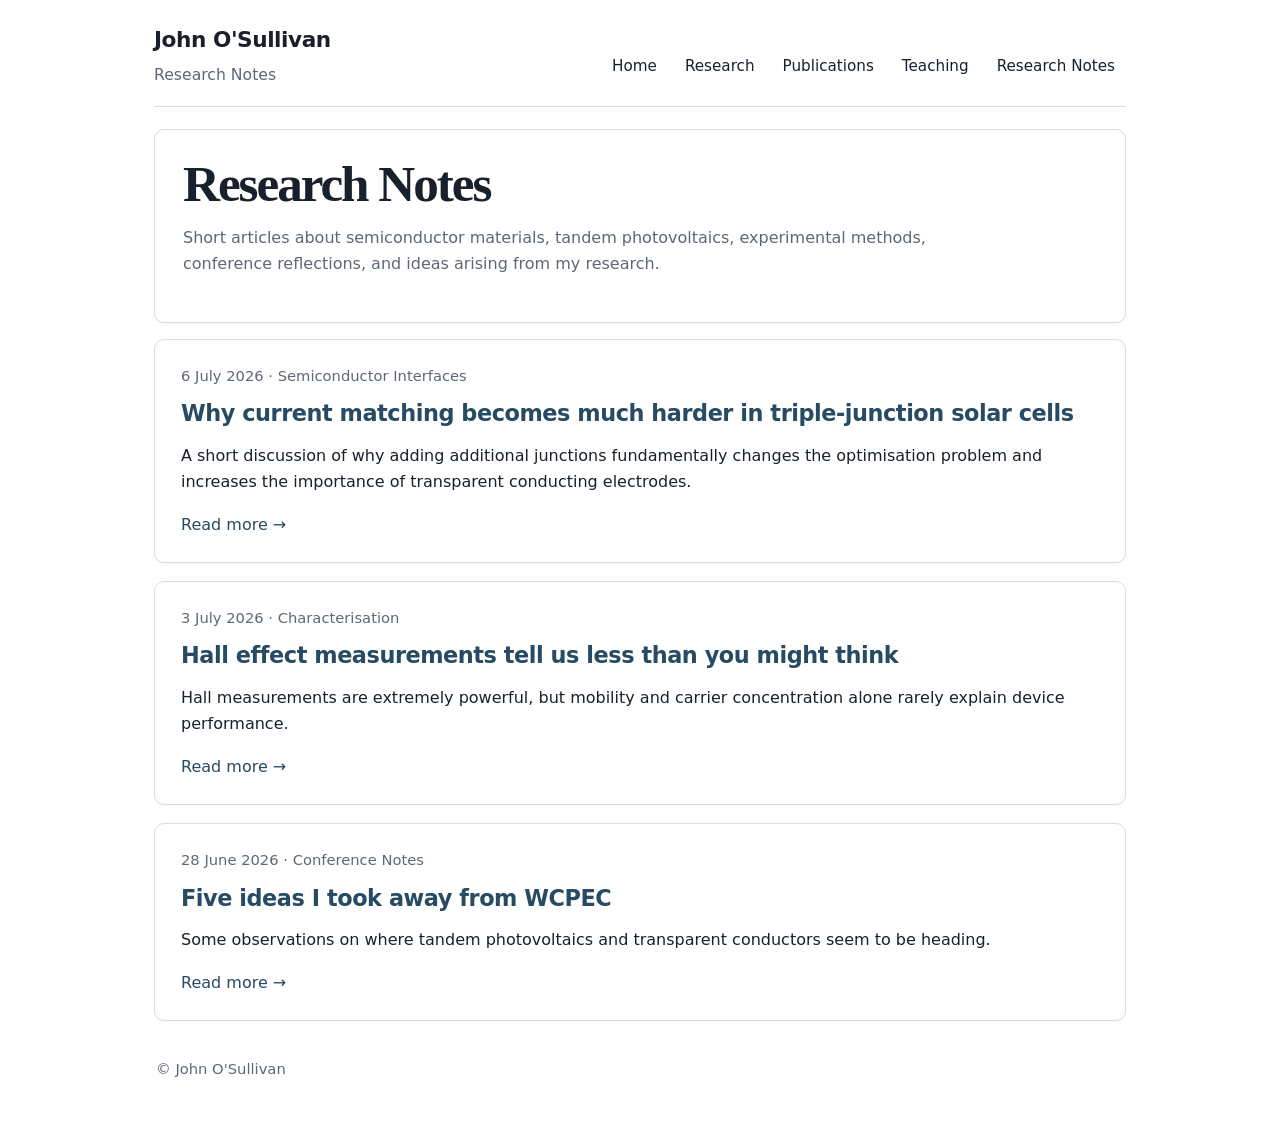
==== blog.html @ 6134327e "Create blog.html" ====
<!DOCTYPE html>
<html lang="en">

<head>
    <meta charset="UTF-8">
    <title>Research Notes | John O'Sullivan</title>

    <link rel="stylesheet" href="style.css">
</head>

<body>

<div class="wrap">

<header>

<div class="brand">
<h1>John O'Sullivan</h1>
<p>Research Notes</p>
</div>

<nav>
<a href="index.html">Home</a>
<a href="research.html">Research</a>
<a href="publications.html">Publications</a>
<a href="teaching.html">Teaching</a>
<a href="blog.html">Research Notes</a>
</nav>

</header>


<main>

<section class="card">

<h2 class="page-title">Research Notes</h2>

<p class="section-intro">

Short articles about semiconductor materials, tandem photovoltaics, experimental methods, conference reflections, and ideas arising from my research.

</p>

</section>



<div class="blog-grid">

<div class="post-card">

<div class="post-meta">

6 July 2026 · Semiconductor Interfaces

</div>

<h3 class="post-title">

<a href="posts/current-matching.html">

Why current matching becomes much harder in triple-junction solar cells

</a>

</h3>

<p>

A short discussion of why adding additional junctions fundamentally changes the optimisation problem and increases the importance of transparent conducting electrodes.

</p>

<a href="posts/current-matching.html">

Read more →

</a>

</div>



<div class="post-card">

<div class="post-meta">

3 July 2026 · Characterisation

</div>

<h3 class="post-title">

<a href="posts/hall-effect.html">

Hall effect measurements tell us less than you might think

</a>

</h3>

<p>

Hall measurements are extremely powerful, but mobility and carrier concentration alone rarely explain device performance.

</p>

<a href="posts/hall-effect.html">

Read more →

</a>

</div>



<div class="post-card">

<div class="post-meta">

28 June 2026 · Conference Notes

</div>

<h3 class="post-title">

<a href="posts/wcpec.html">

Five ideas I took away from WCPEC

</a>

</h3>

<p>

Some observations on where tandem photovoltaics and transparent conductors seem to be heading.

</p>

<a href="posts/wcpec.html">

Read more →

</a>

</div>

</div>

</main>

<footer>

© John O'Sullivan

</footer>

</div>

</body>

</html>
---- style.css ----
/*
  Global stylesheet for the academic profile site.
  Link from HTML with:
  <link rel="stylesheet" href="style.css">
*/

:root {
  --bg: #ffffff;
  --panel: #ffffff;
  --text: #18212b;
  --muted: #5e6875;
  --line: #d9dee5;
  --line-soft: #e8ebef;
  --accent: #264b63;
  --accent-soft: #eef3f7;
  --shadow: 0 1px 0 rgba(15, 23, 42, 0.03);
  --radius: 10px;
  --max: 1020px;
}

* { box-sizing: border-box; }
html { scroll-behavior: smooth; }
body {
  margin: 0;
  font-family: Inter, ui-sans-serif, system-ui, -apple-system, BlinkMacSystemFont, "Segoe UI", sans-serif;
  color: var(--text);
  background: var(--bg);
  line-height: 1.65;
}

a { color: var(--accent); text-decoration: none; }
a:hover { text-decoration: underline; }

.wrap { max-width: var(--max); margin: 0 auto; padding: 0 24px 56px; }

header {
  display: flex;
  justify-content: space-between;
  align-items: flex-end;
  gap: 16px;
  padding: 22px 0 18px;
  border-bottom: 1px solid var(--line);
}

.brand {
  display: flex;
  flex-direction: column;
  gap: 4px;
}

.brand h1 {
  margin: 0;
  font-size: 1.35rem;
  font-weight: 600;
  letter-spacing: -0.02em;
}

.brand p {
  margin: 0;
  color: var(--muted);
  font-size: 0.98rem;
}

nav {
  display: flex;
  flex-wrap: wrap;
  justify-content: flex-end;
  gap: 6px;
}

nav a {
  padding: 7px 10px;
  border: 1px solid transparent;
  border-radius: 999px;
  color: var(--text);
  font-size: 0.95rem;
}

nav a:hover {
  border-color: var(--line);
  background: #fafbfd;
  text-decoration: none;
}

.hero {
  display: grid;
  grid-template-columns: 1.55fr 0.85fr;
  gap: 22px;
  align-items: stretch;
  margin-top: 24px;
}

.card {
  background: var(--panel);
  border: 1px solid var(--line);
  border-radius: var(--radius);
  box-shadow: var(--shadow);
}

.hero-main { padding: 34px; }

.eyebrow {
  display: inline-block;
  margin-bottom: 16px;
  color: var(--accent);
  font-size: 0.92rem;
  font-weight: 600;
  letter-spacing: 0.02em;
  text-transform: uppercase;
}

.hero h2,
.page-title {
  margin: 0 0 14px;
  font-size: clamp(2.15rem, 4vw, 3.4rem);
  line-height: 1.08;
  letter-spacing: -0.04em;
  font-family: Georgia, "Times New Roman", Times, serif;
  font-weight: 600;
}

.hero p {
  margin: 0 0 16px;
  font-size: 1.02rem;
  color: #2e3742;
  max-width: 70ch;
}

.cta-row {
  display: flex;
  flex-wrap: wrap;
  gap: 10px;
  margin-top: 22px;
}

.btn {
  display: inline-flex;
  align-items: center;
  justify-content: center;
  gap: 8px;
  padding: 10px 14px;
  border-radius: 8px;
  border: 1px solid var(--line);
  background: #fff;
  color: var(--text);
  font-weight: 600;
  text-decoration: none;
}

.btn.primary {
  background: var(--accent);
  border-color: var(--accent);
  color: #fff;
}

.hero-side {
  padding: 24px;
  display: grid;
  gap: 14px;
  align-content: start;
}

.mini {
  padding: 16px;
  border-radius: 8px;
  background: #fbfcfd;
  border: 1px solid var(--line-soft);
}

.mini h3 {
  margin: 0 0 6px;
  font-size: 0.96rem;
  font-weight: 600;
}

.mini p { margin: 0; color: var(--muted); font-size: 0.95rem; }

main { margin-top: 22px; display: grid; gap: 16px; }

section.card { padding: 26px 28px; }
section h3 {
  margin: 0 0 12px;
  font-size: 1.18rem;
  font-weight: 600;
  letter-spacing: -0.01em;
}

.section-intro {
  margin: 0 0 18px;
  color: var(--muted);
  max-width: 78ch;
}

.grid-2 {
  display: grid;
  grid-template-columns: 1fr 1fr;
  gap: 14px;
}

.item {
  padding: 16px;
  border: 1px solid var(--line-soft);
  border-radius: 8px;
  background: #fff;
}

.item h4 { margin: 0 0 6px; font-size: 1rem; font-weight: 600; }
.item p { margin: 0; color: var(--muted); font-size: 0.95rem; }

ul.clean {
  margin: 0;
  padding-left: 18px;
}

ul.clean li { margin: 7px 0; }

.pubs {
  display: grid;
  gap: 10px;
}

.pub {
  padding: 16px;
  border: 1px solid var(--line-soft);
  border-radius: 8px;
  background: #fff;
}

.pub strong { display: block; margin-bottom: 4px; font-weight: 600; }
.pub span { color: var(--muted); font-size: 0.95rem; }

footer {
  margin-top: 18px;
  padding: 18px 2px 0;
  color: var(--muted);
  font-size: 0.92rem;
}

/* Blog-style page components */
.blog-grid {
  display: grid;
  gap: 18px;
}

.post-card {
  padding: 24px 26px;
  border: 1px solid var(--line);
  border-radius: var(--radius);
  background: #fff;
  box-shadow: var(--shadow);
}

.post-meta {
  display: flex;
  flex-wrap: wrap;
  gap: 10px;
  margin-bottom: 12px;
  color: var(--muted);
  font-size: 0.92rem;
}

.post-title {
  margin: 0 0 10px;
  font-size: 1.4rem;
  line-height: 1.2;
  letter-spacing: -0.02em;
}

.post-content {
  color: #2e3742;
}

.reaction-row {
  display: flex;
  flex-wrap: wrap;
  gap: 10px;
  margin-top: 18px;
}

.reaction-btn {
  display: inline-flex;
  align-items: center;
  gap: 8px;
  padding: 8px 12px;
  border-radius: 999px;
  border: 1px solid var(--line);
  background: #fff;
  color: var(--text);
  font-size: 0.95rem;
  cursor: pointer;
}

.reaction-btn:hover {
  background: #fafbfd;
}

.comments {
  margin-top: 18px;
  padding-top: 16px;
  border-top: 1px solid var(--line-soft);
}

.comments h4 {
  margin: 0 0 12px;
  font-size: 1rem;
}

.comment {
  padding: 12px 14px;
  border: 1px solid var(--line-soft);
  border-radius: 8px;
  background: #fbfcfd;
  margin-bottom: 10px;
}

.comment .author {
  font-weight: 600;
  margin-bottom: 4px;
}

.comment .date {
  color: var(--muted);
  font-size: 0.88rem;
}

.comment-form {
  display: grid;
  gap: 10px;
  margin-top: 12px;
}

.comment-form input,
.comment-form textarea {
  width: 100%;
  padding: 10px 12px;
  border: 1px solid var(--line);
  border-radius: 8px;
  font: inherit;
  background: #fff;
}

.comment-form textarea {
  min-height: 120px;
  resize: vertical;
}

.comment-form .btn {
  width: fit-content;
}

@media (max-width: 860px) {
  .hero, .grid-2 { grid-template-columns: 1fr; }
  header { flex-direction: column; align-items: flex-start; }
  nav { justify-content: flex-start; }
}

@media (max-width: 560px) {
  .wrap { padding: 0 16px 40px; }
  .hero-main, section.card, .hero-side, .post-card { padding: 20px; }
  .cta-row { flex-direction: column; }
  .btn { width: 100%; }
}
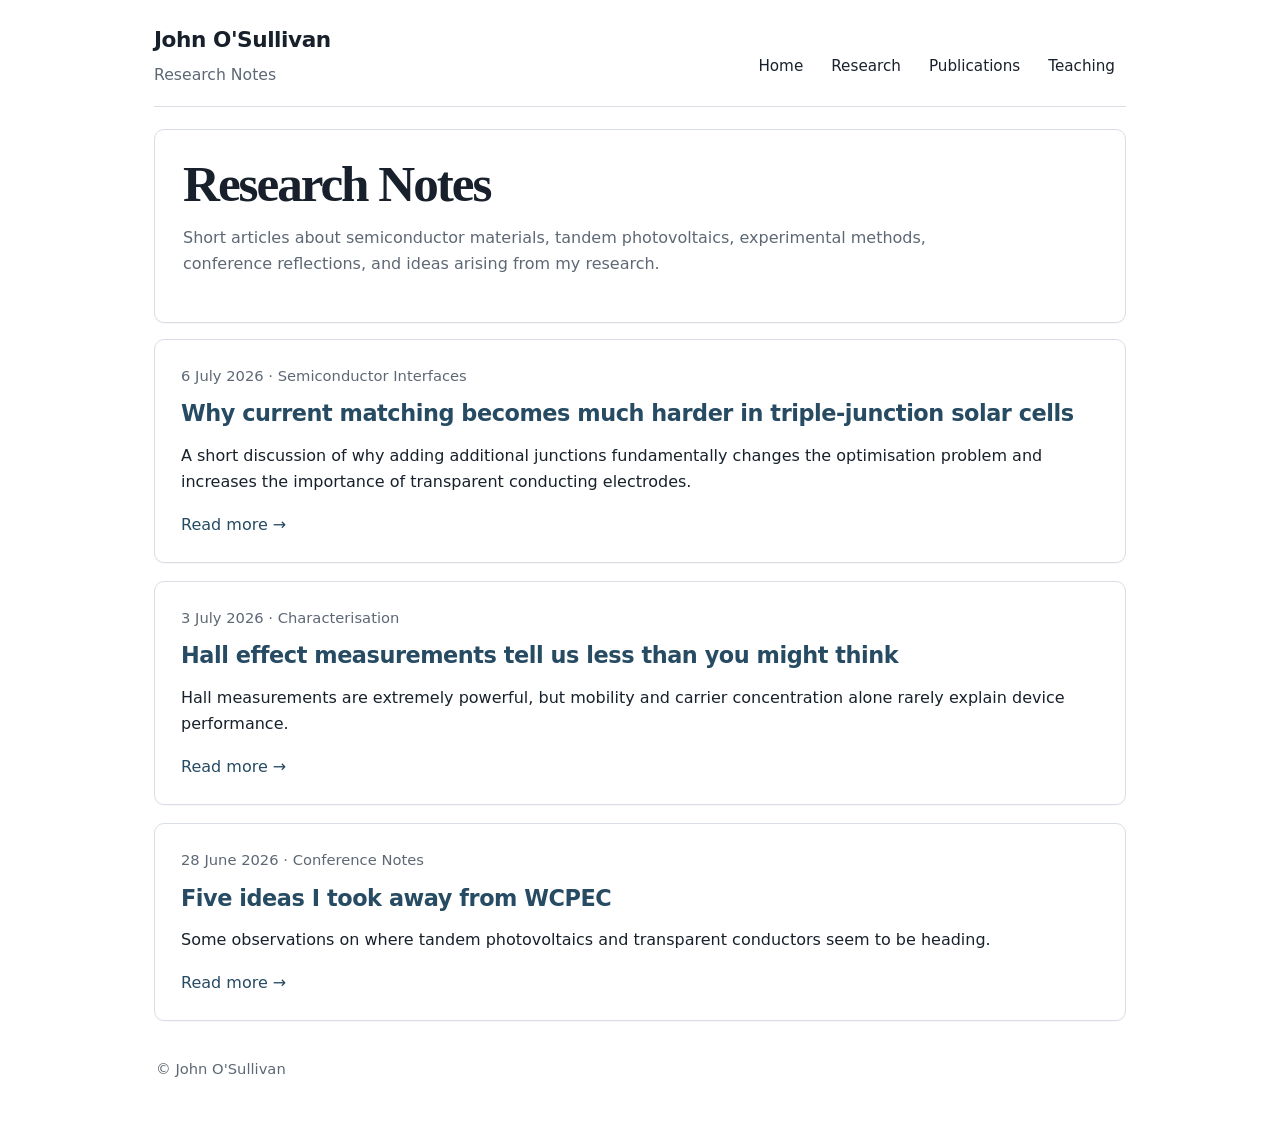
==== commit e86579c0: "Update blog.html" ====
--- a/blog.html
+++ b/blog.html
@@ -1,165 +1,81 @@
 <!DOCTYPE html>
 <html lang="en">
-
 <head>
-    <meta charset="UTF-8">
-    <title>Research Notes | John O'Sullivan</title>
-
-    <link rel="stylesheet" href="style.css">
+  <meta charset="UTF-8" />
+  <meta name="viewport" content="width=device-width, initial-scale=1.0" />
+  <meta
+    name="description"
+    content="Research notes by John O'Sullivan on semiconductor materials, tandem photovoltaics, and experimental methods."
+  />
+  <title>Research Notes | John O'Sullivan</title>
+  <link rel="stylesheet" href="style.css">
 </head>
 
 <body>
+  <div class="wrap">
 
-<div class="wrap">
+    <header>
+      <div class="brand">
+        <h1>John O'Sullivan</h1>
+        <p>Research Notes</p>
+      </div>
 
-<header>
+      <nav aria-label="Primary">
+        <a href="index.html">Home</a>
+        <a href="research.html">Research</a>
+        <a href="publications.html">Publications</a>
+        <a href="teaching.html">Teaching</a>
+      </nav>
+    </header>
 
-<div class="brand">
-<h1>John O'Sullivan</h1>
-<p>Research Notes</p>
-</div>
+    <main>
+      <section class="card">
+        <h2 class="page-title">Research Notes</h2>
+        <p class="section-intro">
+          Short articles about semiconductor materials, tandem photovoltaics, experimental methods, conference reflections, and ideas arising from my research.
+        </p>
+      </section>
 
-<nav>
-<a href="index.html">Home</a>
-<a href="research.html">Research</a>
-<a href="publications.html">Publications</a>
-<a href="teaching.html">Teaching</a>
-<a href="blog.html">Research Notes</a>
-</nav>
+      <div class="blog-grid">
+        <div class="post-card">
+          <div class="post-meta">6 July 2026 · Semiconductor Interfaces</div>
+          <h3 class="post-title">
+            <a href="posts/current-matching.html">Why current matching becomes much harder in triple-junction solar cells</a>
+          </h3>
+          <p>
+            A short discussion of why adding additional junctions fundamentally changes the optimisation problem and increases the importance of transparent conducting electrodes.
+          </p>
+          <a href="posts/current-matching.html">Read more →</a>
+        </div>
 
-</header>
+        <div class="post-card">
+          <div class="post-meta">3 July 2026 · Characterisation</div>
+          <h3 class="post-title">
+            <a href="posts/hall-effect.html">Hall effect measurements tell us less than you might think</a>
+          </h3>
+          <p>
+            Hall measurements are extremely powerful, but mobility and carrier concentration alone rarely explain device performance.
+          </p>
+          <a href="posts/hall-effect.html">Read more →</a>
+        </div>
 
+        <div class="post-card">
+          <div class="post-meta">28 June 2026 · Conference Notes</div>
+          <h3 class="post-title">
+            <a href="posts/wcpec.html">Five ideas I took away from WCPEC</a>
+          </h3>
+          <p>
+            Some observations on where tandem photovoltaics and transparent conductors seem to be heading.
+          </p>
+          <a href="posts/wcpec.html">Read more →</a>
+        </div>
+      </div>
+    </main>
 
-<main>
+    <footer>
+      © John O'Sullivan
+    </footer>
 
-<section class="card">
-
-<h2 class="page-title">Research Notes</h2>
-
-<p class="section-intro">
-
-Short articles about semiconductor materials, tandem photovoltaics, experimental methods, conference reflections, and ideas arising from my research.
-
-</p>
-
-</section>
-
-
-
-<div class="blog-grid">
-
-<div class="post-card">
-
-<div class="post-meta">
-
-6 July 2026 · Semiconductor Interfaces
-
-</div>
-
-<h3 class="post-title">
-
-<a href="posts/current-matching.html">
-
-Why current matching becomes much harder in triple-junction solar cells
-
-</a>
-
-</h3>
-
-<p>
-
-A short discussion of why adding additional junctions fundamentally changes the optimisation problem and increases the importance of transparent conducting electrodes.
-
-</p>
-
-<a href="posts/current-matching.html">
-
-Read more →
-
-</a>
-
-</div>
-
-
-
-<div class="post-card">
-
-<div class="post-meta">
-
-3 July 2026 · Characterisation
-
-</div>
-
-<h3 class="post-title">
-
-<a href="posts/hall-effect.html">
-
-Hall effect measurements tell us less than you might think
-
-</a>
-
-</h3>
-
-<p>
-
-Hall measurements are extremely powerful, but mobility and carrier concentration alone rarely explain device performance.
-
-</p>
-
-<a href="posts/hall-effect.html">
-
-Read more →
-
-</a>
-
-</div>
-
-
-
-<div class="post-card">
-
-<div class="post-meta">
-
-28 June 2026 · Conference Notes
-
-</div>
-
-<h3 class="post-title">
-
-<a href="posts/wcpec.html">
-
-Five ideas I took away from WCPEC
-
-</a>
-
-</h3>
-
-<p>
-
-Some observations on where tandem photovoltaics and transparent conductors seem to be heading.
-
-</p>
-
-<a href="posts/wcpec.html">
-
-Read more →
-
-</a>
-
-</div>
-
-</div>
-
-</main>
-
-<footer>
-
-© John O'Sullivan
-
-</footer>
-
-</div>
-
+  </div>
 </body>
-
 </html>
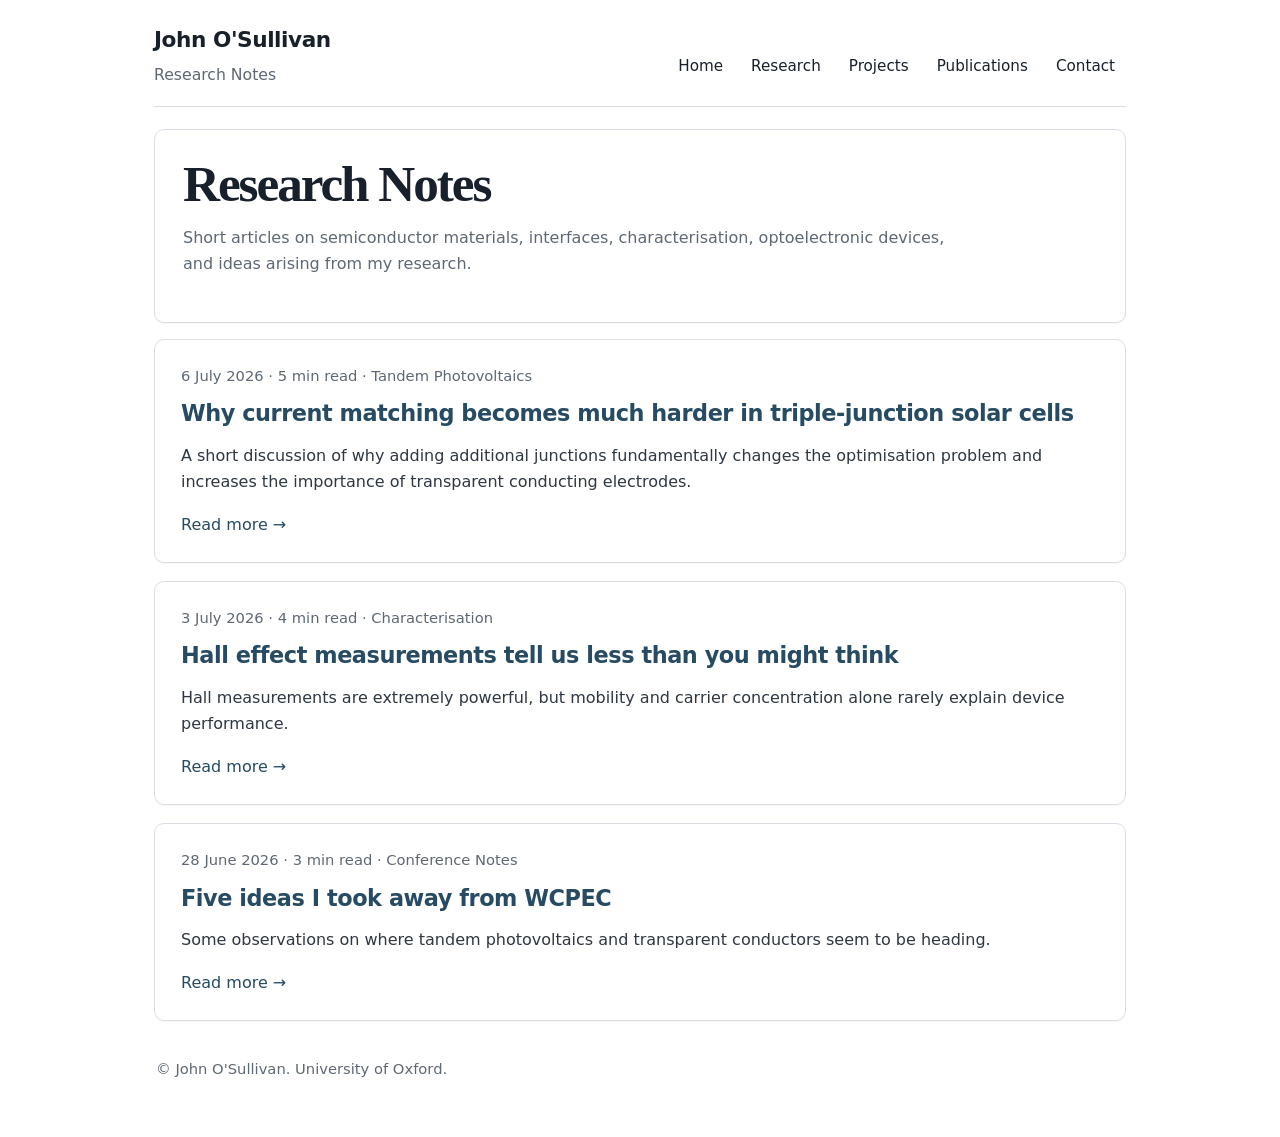
==== commit 4066146a: "Update blog.html" ====
--- a/blog.html
+++ b/blog.html
@@ -1,81 +1,78 @@
-<!DOCTYPE html>
+<!doctype html>
 <html lang="en">
-<head>
-  <meta charset="UTF-8" />
-  <meta name="viewport" content="width=device-width, initial-scale=1.0" />
-  <meta
-    name="description"
-    content="Research notes by John O'Sullivan on semiconductor materials, tandem photovoltaics, and experimental methods."
-  />
-  <title>Research Notes | John O'Sullivan</title>
-  <link rel="stylesheet" href="style.css">
-</head>
+  <head>
+    <meta charset="utf-8" />
+    <meta name="viewport" content="width=device-width, initial-scale=1" />
+    <title>Research Notes | John O'Sullivan</title>
+    <meta
+      name="description"
+      content="Short research notes by John O'Sullivan on semiconductor materials, interfaces, characterisation, and optoelectronic devices."
+    />
+    <link rel="stylesheet" href="style.css" />
+  </head>
+  <body>
+    <div class="wrap">
+      <header>
+        <div class="brand">
+          <h1>John O'Sullivan</h1>
+          <p>Research Notes</p>
+        </div>
+        <nav aria-label="Primary">
+          <a href="index.html">Home</a>
+          <a href="index.html#research">Research</a>
+          <a href="index.html#projects">Projects</a>
+          <a href="index.html#publications">Publications</a>
+          <a href="index.html#contact">Contact</a>
+        </nav>
+      </header>
 
-<body>
-  <div class="wrap">
+      <main>
+        <section class="card">
+          <h2 class="page-title">Research Notes</h2>
+          <p class="section-intro">
+            Short articles on semiconductor materials, interfaces, characterisation, optoelectronic devices, and ideas arising from my research.
+          </p>
+        </section>
 
-    <header>
-      <div class="brand">
-        <h1>John O'Sullivan</h1>
-        <p>Research Notes</p>
-      </div>
+        <section class="blog-grid" aria-label="Research note list">
+          <article class="post-card">
+            <div class="post-meta">6 July 2026 · 5 min read · Tandem Photovoltaics</div>
+            <h3 class="post-title">
+              <a href="posts/currentmatching.html">Why current matching becomes much harder in triple-junction solar cells</a>
+            </h3>
+            <p class="post-content">
+              A short discussion of why adding additional junctions fundamentally changes the optimisation problem and increases the importance of transparent conducting electrodes.
+            </p>
+            <a href="posts/currentmatching.html">Read more →</a>
+          </article>
 
-      <nav aria-label="Primary">
-        <a href="index.html">Home</a>
-        <a href="research.html">Research</a>
-        <a href="publications.html">Publications</a>
-        <a href="teaching.html">Teaching</a>
-      </nav>
-    </header>
+          <article class="post-card">
+            <div class="post-meta">3 July 2026 · 4 min read · Characterisation</div>
+            <h3 class="post-title">
+              <a href="posts/hall-effect.html">Hall effect measurements tell us less than you might think</a>
+            </h3>
+            <p class="post-content">
+              Hall measurements are extremely powerful, but mobility and carrier concentration alone rarely explain device performance.
+            </p>
+            <a href="posts/hall-effect.html">Read more →</a>
+          </article>
 
-    <main>
-      <section class="card">
-        <h2 class="page-title">Research Notes</h2>
-        <p class="section-intro">
-          Short articles about semiconductor materials, tandem photovoltaics, experimental methods, conference reflections, and ideas arising from my research.
-        </p>
-      </section>
+          <article class="post-card">
+            <div class="post-meta">28 June 2026 · 3 min read · Conference Notes</div>
+            <h3 class="post-title">
+              <a href="posts/wcpec.html">Five ideas I took away from WCPEC</a>
+            </h3>
+            <p class="post-content">
+              Some observations on where tandem photovoltaics and transparent conductors seem to be heading.
+            </p>
+            <a href="posts/wcpec.html">Read more →</a>
+          </article>
+        </section>
+      </main>
 
-      <div class="blog-grid">
-        <div class="post-card">
-          <div class="post-meta">6 July 2026 · Semiconductor Interfaces</div>
-          <h3 class="post-title">
-            <a href="posts/current-matching.html">Why current matching becomes much harder in triple-junction solar cells</a>
-          </h3>
-          <p>
-            A short discussion of why adding additional junctions fundamentally changes the optimisation problem and increases the importance of transparent conducting electrodes.
-          </p>
-          <a href="posts/current-matching.html">Read more →</a>
-        </div>
-
-        <div class="post-card">
-          <div class="post-meta">3 July 2026 · Characterisation</div>
-          <h3 class="post-title">
-            <a href="posts/hall-effect.html">Hall effect measurements tell us less than you might think</a>
-          </h3>
-          <p>
-            Hall measurements are extremely powerful, but mobility and carrier concentration alone rarely explain device performance.
-          </p>
-          <a href="posts/hall-effect.html">Read more →</a>
-        </div>
-
-        <div class="post-card">
-          <div class="post-meta">28 June 2026 · Conference Notes</div>
-          <h3 class="post-title">
-            <a href="posts/wcpec.html">Five ideas I took away from WCPEC</a>
-          </h3>
-          <p>
-            Some observations on where tandem photovoltaics and transparent conductors seem to be heading.
-          </p>
-          <a href="posts/wcpec.html">Read more →</a>
-        </div>
-      </div>
-    </main>
-
-    <footer>
-      © John O'Sullivan
-    </footer>
-
-  </div>
-</body>
+      <footer>
+        © John O'Sullivan. University of Oxford.
+      </footer>
+    </div>
+  </body>
 </html>
--- a/style.css
+++ b/style.css
@@ -20,6 +20,7 @@
 
 * { box-sizing: border-box; }
 html { scroll-behavior: smooth; }
+
 body {
   margin: 0;
   font-family: Inter, ui-sans-serif, system-ui, -apple-system, BlinkMacSystemFont, "Segoe UI", sans-serif;
@@ -31,7 +32,11 @@
 a { color: var(--accent); text-decoration: none; }
 a:hover { text-decoration: underline; }
 
-.wrap { max-width: var(--max); margin: 0 auto; padding: 0 24px 56px; }
+.wrap {
+  max-width: var(--max);
+  margin: 0 auto;
+  padding: 0 24px 56px;
+}
 
 header {
   display: flex;
@@ -82,12 +87,14 @@
   text-decoration: none;
 }
 
-.hero {
-  display: grid;
-  grid-template-columns: 1.55fr 0.85fr;
-  gap: 22px;
-  align-items: stretch;
-  margin-top: 24px;
+
+.hero-photo img {
+  width: 120px;
+  height: 120px;
+  object-fit: cover;
+  border-radius: 10px;
+  border: 1px solid var(--line);
+  display: block;
 }
 
 .card {
@@ -97,16 +104,68 @@
   box-shadow: var(--shadow);
 }
 
-.hero-main { padding: 34px; }
-
-.eyebrow {
-  display: inline-block;
-  margin-bottom: 16px;
-  color: var(--accent);
-  font-size: 0.92rem;
-  font-weight: 600;
-  letter-spacing: 0.02em;
-  text-transform: uppercase;
+
+
+.profile{
+
+    display:grid;
+
+    grid-template-columns:180px 1fr;
+
+    gap:32px;
+
+    margin-top:40px;
+
+    margin-bottom:20px;
+
+    align-items:start;
+
+}
+
+.profile-image img{
+
+    width:180px;
+
+    height:180px;
+
+    object-fit:cover;
+
+    border-radius:8px;
+
+    border:1px solid var(--line);
+
+}
+
+.profile h2{
+
+    margin:0;
+
+    font-size:2.2rem;
+
+    font-family:Georgia, serif;
+
+    font-weight:600;
+
+}
+
+.profile-position{
+
+    color:var(--muted);
+
+    margin-top:10px;
+
+    margin-bottom:18px;
+
+    line-height:1.5;
+
+}
+
+.profile-links{
+
+    margin-bottom:24px;
+
+    font-weight:500;
+
 }
 
 .hero h2,
@@ -153,31 +212,16 @@
   color: #fff;
 }
 
-.hero-side {
-  padding: 24px;
+main {
+  margin-top: 22px;
   display: grid;
-  gap: 14px;
-  align-content: start;
-}
-
-.mini {
-  padding: 16px;
-  border-radius: 8px;
-  background: #fbfcfd;
-  border: 1px solid var(--line-soft);
-}
-
-.mini h3 {
-  margin: 0 0 6px;
-  font-size: 0.96rem;
-  font-weight: 600;
-}
-
-.mini p { margin: 0; color: var(--muted); font-size: 0.95rem; }
-
-main { margin-top: 22px; display: grid; gap: 16px; }
-
-section.card { padding: 26px 28px; }
+  gap: 16px;
+}
+
+section.card {
+  padding: 26px 28px;
+}
+
 section h3 {
   margin: 0 0 12px;
   font-size: 1.18rem;
@@ -204,15 +248,26 @@
   background: #fff;
 }
 
-.item h4 { margin: 0 0 6px; font-size: 1rem; font-weight: 600; }
-.item p { margin: 0; color: var(--muted); font-size: 0.95rem; }
+.item h4 {
+  margin: 0 0 6px;
+  font-size: 1rem;
+  font-weight: 600;
+}
+
+.item p {
+  margin: 0;
+  color: var(--muted);
+  font-size: 0.95rem;
+}
 
 ul.clean {
   margin: 0;
   padding-left: 18px;
 }
 
-ul.clean li { margin: 7px 0; }
+ul.clean li {
+  margin: 7px 0;
+}
 
 .pubs {
   display: grid;
@@ -226,8 +281,16 @@
   background: #fff;
 }
 
-.pub strong { display: block; margin-bottom: 4px; font-weight: 600; }
-.pub span { color: var(--muted); font-size: 0.95rem; }
+.pub strong {
+  display: block;
+  margin-bottom: 4px;
+  font-weight: 600;
+}
+
+.pub span {
+  color: var(--muted);
+  font-size: 0.95rem;
+}
 
 footer {
   margin-top: 18px;
@@ -349,14 +412,36 @@
 }
 
 @media (max-width: 860px) {
-  .hero, .grid-2 { grid-template-columns: 1fr; }
-  header { flex-direction: column; align-items: flex-start; }
-  nav { justify-content: flex-start; }
+  .hero,
+  .grid-2 {
+    grid-template-columns: 1fr;
+  }
+
+  .hero {
+    gap: 22px;
+  }
+
+  header {
+    flex-direction: column;
+    align-items: flex-start;
+  }
+
+  nav {
+    justify-content: flex-start;
+  }
 }
 
 @media (max-width: 560px) {
-  .wrap { padding: 0 16px 40px; }
-  .hero-main, section.card, .hero-side, .post-card { padding: 20px; }
-  .cta-row { flex-direction: column; }
-  .btn { width: 100%; }
-}
+  .wrap {
+    padding: 0 16px 40px;
+  }
+
+
+  .cta-row {
+    flex-direction: column;
+  }
+
+  .btn {
+    width: 100%;
+  }
+}
